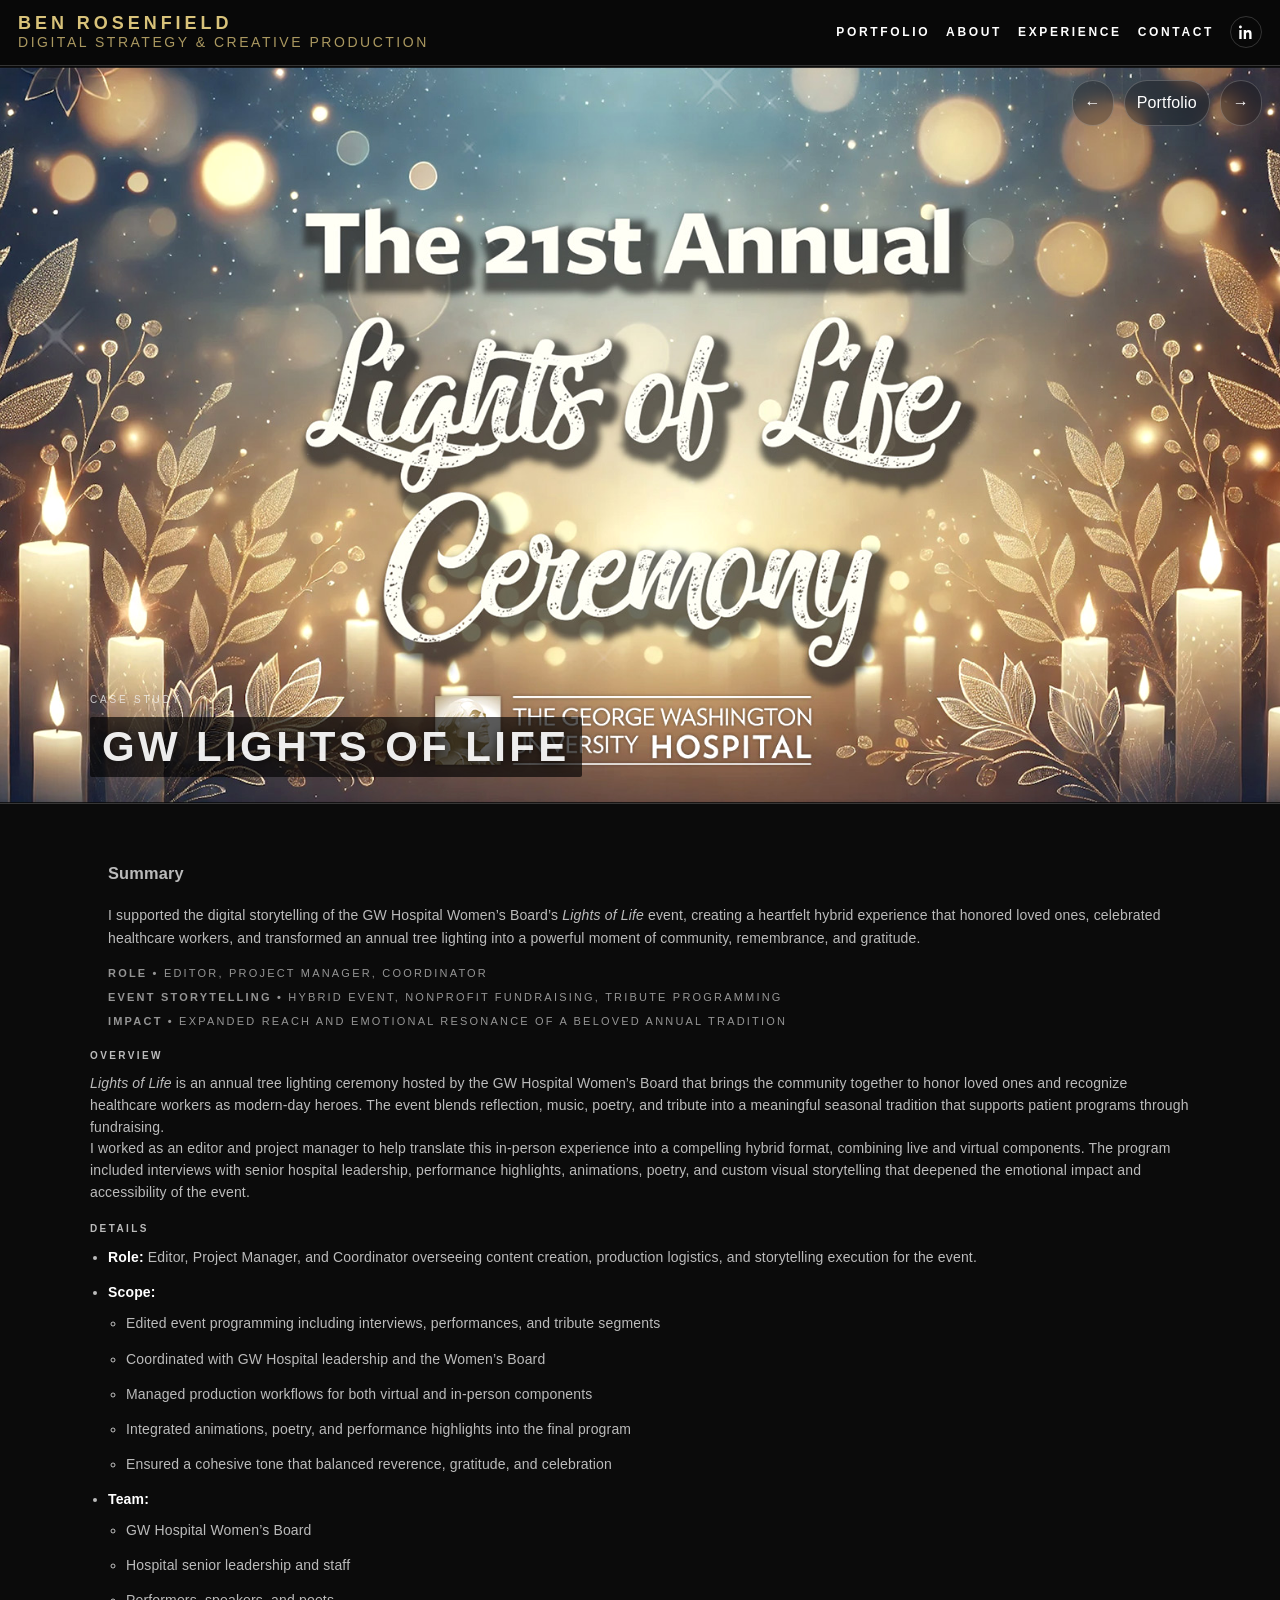
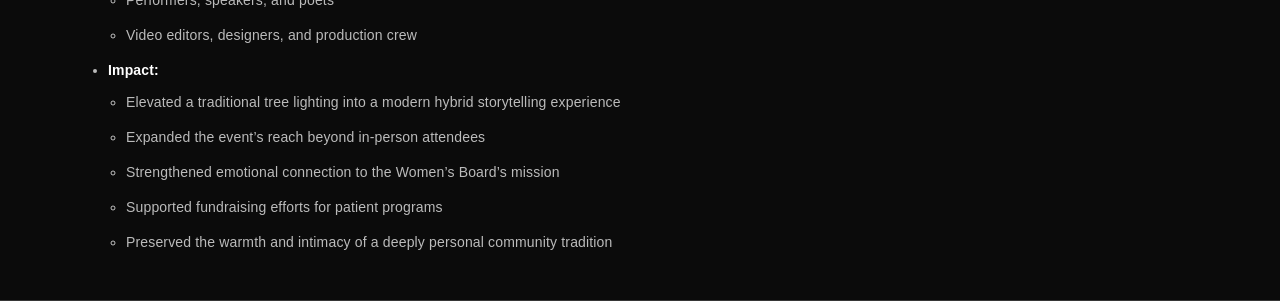
==== project-5.html @ aa564e3c "Add files via upload" ====
<!doctype html>
<html lang="en"><head>
<meta charset="utf-8"/><meta name="viewport" content="width=device-width, initial-scale=1"/><meta name="robots" content="noindex, nofollow"/>
<title>Ben Rosenfield — GW Lights of Life</title><link rel="stylesheet" href="styles.css"/></head>
<body>
<a class="skip" href="#main">Skip to content</a>

  <header class="header">
    <div class="brandwrap">
      <a href="index.html" class="brand">BEN ROSENFIELD</a>
      <div class="tagline">Digital Strategy &amp; Creative Production</div>
    </div>
    <nav class="nav" aria-label="Primary">
      <a href="index.html">Portfolio</a>
      <a href="about.html">About</a>
      <a href="experience.html">Experience</a>
      <a href="contact.html">Contact</a>
      <a href="https://www.linkedin.com/in/ben-r-7b629113b/" class="pill pill--icon" aria-label="LinkedIn"><svg aria-hidden="true" viewBox="0 0 24 24" focusable="false"><path d="M4.98 3.5C4.98 4.88 3.9 6 2.5 6S0 4.88 0 3.5 1.08 1 2.5 1s2.48 1.12 2.48 2.5zM0.5 8.5h4V24h-4V8.5zM8.5 8.5h3.8v2.1h.1c.5-1 1.9-2.1 4-2.1 4.3 0 5.1 2.8 5.1 6.5V24h-4v-7.5c0-1.8 0-4.1-2.5-4.1s-2.9 1.9-2.9 4V24h-4V8.5z"/></svg></a>
    </nav>
  </header>

<main id="main">
  
  <section class="cover-bleed">
    <div class="project-cover" aria-label="Project cover image">
      <img src="images/project-5.jpg" alt="GW Lights of Life cover" />
      <div class="cover-nav" aria-label="Project navigation">
        <a href="project-4.html" aria-label="Previous project">←</a>
        <a href="index.html" aria-label="Back to home">Portfolio</a>
        <a href="project-6.html" aria-label="Next project">→</a>
      </div>
      <div class="cover-inner">
        <div class="cover-max">
          <p class="cover-kicker">Case Study</p>
          <h1 class="cover-title"><span class="cover-title-box">GW Lights of Life</span></h1>
        </div>
      </div>
    </div>
  </section>
<section class="section" style="padding-top:22px;">
      <div class="project-meta">
        <h3>Summary</h3>
        <p>I supported the digital storytelling of the GW Hospital Women’s Board’s <em>Lights of Life</em> event, creating a heartfelt hybrid experience that honored loved ones, celebrated healthcare workers, and transformed an annual tree lighting into a powerful moment of community, remembrance, and gratitude.</p>
        <div class="meta-row meta-row--stack">
          <span><strong>Role •</strong> Editor, Project Manager, Coordinator</span>
          <span><strong>Event Storytelling •</strong> Hybrid Event, Nonprofit Fundraising, Tribute Programming</span>
          <span><strong>Impact •</strong> Expanded reach and emotional resonance of a beloved annual tradition</span>
        </div>
</div>

    <div class="project-body project-body--stack">
      <div class="panel">
        <h3>Overview</h3>
        <p><em>Lights of Life</em> is an annual tree lighting ceremony hosted by the GW Hospital Women’s Board that brings the community together to honor loved ones and recognize healthcare workers as modern-day heroes. The event blends reflection, music, poetry, and tribute into a meaningful seasonal tradition that supports patient programs through fundraising.</p>
        <p>I worked as an editor and project manager to help translate this in-person experience into a compelling hybrid format, combining live and virtual components. The program included interviews with senior hospital leadership, performance highlights, animations, poetry, and custom visual storytelling that deepened the emotional impact and accessibility of the event.</p>
      </div>
      <div class="panel">
        <h3>Details</h3>
        <ul>
          <li><strong>Role:</strong> Editor, Project Manager, and Coordinator overseeing content creation, production logistics, and storytelling execution for the event.</li>
          <li><strong>Scope:</strong>
            <ul>
              <li>Edited event programming including interviews, performances, and tribute segments</li>
              <li>Coordinated with GW Hospital leadership and the Women’s Board</li>
              <li>Managed production workflows for both virtual and in-person components</li>
              <li>Integrated animations, poetry, and performance highlights into the final program</li>
              <li>Ensured a cohesive tone that balanced reverence, gratitude, and celebration</li>
            </ul>
          </li>
          <li><strong>Team:</strong>
            <ul>
              <li>GW Hospital Women’s Board</li>
              <li>Hospital senior leadership and staff</li>
              <li>Performers, speakers, and poets</li>
              <li>Video editors, designers, and production crew</li>
            </ul>
          </li>
          <li><strong>Impact:</strong>
            <ul>
              <li>Elevated a traditional tree lighting into a modern hybrid storytelling experience</li>
              <li>Expanded the event’s reach beyond in-person attendees</li>
              <li>Strengthened emotional connection to the Women’s Board’s mission</li>
              <li>Supported fundraising efforts for patient programs</li>
              <li>Preserved the warmth and intimacy of a deeply personal community tradition</li>
            </ul>
          </li>
        </ul>
      </div>
    </div>
  </section>
</main>
</body></html>
---- styles.css ----
:root{
  --bg:#0b0b0b; --fg:#ffffff; --muted:rgba(255,255,255,.72); --hair:rgba(255,255,255,.18); --max:1100px;
}
*{box-sizing:border-box}
html{scroll-behavior:smooth}
body{
  margin:0;
  background:var(--bg);
  color:var(--fg);
  font-family:"Suisse Int'l","Helvetica Neue",Helvetica,Arial,sans-serif;
  line-height:1.5;
  font-weight:400;
  letter-spacing:.01em;
}
a{color:var(--fg);text-decoration:none}
a:hover{opacity:.9}
.skip{position:absolute;left:-999px;top:auto;width:1px;height:1px;overflow:hidden}
.skip:focus{left:16px;top:16px;width:auto;height:auto;padding:10px 12px;background:#fff;color:#000;z-index:9999}
.header{position:sticky;top:0;z-index:10;display:flex;align-items:center;justify-content:space-between;gap:18px;padding:14px 18px;border-bottom:1px solid var(--hair);background:rgba(8,8,8,.9);backdrop-filter:blur(10px)}
.brandwrap{display:flex;flex-direction:column;gap:2px}
.brand{font-weight:600;letter-spacing:.22em;text-transform:uppercase;font-size:18px;line-height:1;color:#d8c27a}
.tagline{color:rgba(216,194,122,.78);font-size:14px;letter-spacing:.18em;text-transform:uppercase;line-height:1.2}
.nav{display:flex;gap:16px;flex-wrap:wrap;align-items:center}
.nav a{font-size:12px;letter-spacing:.22em;text-transform:uppercase;color:var(--fg);font-weight:700}
.nav a:hover{color:rgba(255,255,255,.85)}
.nav a[aria-current="page"]{color:#d8c27a}
.nav .pill{border:1px solid var(--hair);padding:8px 10px;border-radius:999px}
.nav .pill--icon{display:inline-flex;align-items:center;justify-content:center;padding:8px;width:32px;height:32px}
.nav .pill--icon svg{width:14px;height:14px;fill:currentColor}
.hero{padding:34px 18px 18px;border-bottom:1px solid var(--hair)}
.hero__inner{max-width:none;margin:0}
.hero h1{margin:0;font-size:42px;letter-spacing:.02em;font-weight:600}
.hero__sub{margin:8px 0 0;color:var(--muted);font-size:13px;max-width:none;letter-spacing:.02em}
.section{padding:46px 18px;border-bottom:1px solid var(--hair)}
.section--flush{padding-top:0}
.section__head{max-width:var(--max);margin:0 auto 18px}
.section h2{margin:0;font-size:18px;font-weight:600;letter-spacing:.14em;text-transform:uppercase}
.subhead{margin:8px 0 0;color:var(--muted);max-width:80ch;letter-spacing:.02em;font-size:12px}
.bleed{width:100vw;margin-left:calc(50% - 50vw);margin-right:calc(50% - 50vw)}
.grid{display:grid;grid-template-columns:repeat(2,1fr);gap:2px;background:var(--hair)}
@media (max-width: 700px){.grid{grid-template-columns:1fr} .hero h1{font-size:44px}}}

.card{display:block;background:rgba(255,255,255,.02)}
.card__media{aspect-ratio:16/9;overflow:hidden;position:relative;background:linear-gradient(135deg,rgba(255,255,255,.06),rgba(255,255,255,.02))}
.card__media img{width:100%;height:100%;object-fit:cover;transform:scale(1.02);transition:transform .35s ease,opacity .35s ease,filter .35s ease;opacity:.92;filter:saturate(.9) contrast(1.02)}
.card:hover .card__media img{transform:scale(1.06);opacity:1;filter:saturate(1) contrast(1.06)}
.overlay{
  position:absolute;
  left:14px;
  bottom:14px;
  width:fit-content;
  max-width:calc(100% - 28px);
  font-size:12px;
  font-weight:700;
  font-family:"Space Grotesk","Suisse Int'l","Helvetica Neue",Helvetica,Arial,sans-serif;
  letter-spacing:.22em;
  text-transform:uppercase;
  color:rgba(255,255,255,.92);
  text-shadow:0 1px 10px rgba(0,0,0,.6);
  background:rgba(0,0,0,.65);
  padding:8px 10px;
  border-radius:2px;
}
.card__title{padding:14px 18px 16px;font-size:12px;letter-spacing:.14em;text-transform:uppercase;border-top:1px solid var(--hair);color:var(--muted)}
.card:hover .card__title{color:var(--fg)}
.project-hero{padding:40px 18px 18px;border-bottom:1px solid var(--hair)}
.project-hero__inner{max-width:var(--max);margin:0 auto;display:flex;justify-content:space-between;gap:18px;flex-wrap:wrap;align-items:flex-end}
.project-hero h1{margin:0;font-size:28px;font-weight:600;letter-spacing:.06em;text-transform:uppercase}
.project-nav{display:flex;gap:10px;align-items:center}
.arrow{border:1px solid var(--hair);padding:10px 12px;border-radius:999px;color:var(--fg)}
.arrow:hover{background:rgba(255,255,255,.06)}
.project-media{max-width:var(--max);margin:18px auto 0;border:1px solid var(--hair);background:rgba(255,255,255,.02);aspect-ratio:16/9;overflow:hidden}
.project-media img{width:100%;height:100%;object-fit:cover;display:block}
.project-body{max-width:var(--max);margin:18px auto 0;display:grid;grid-template-columns:1.2fr .8fr;gap:18px}
.project-body--stack{grid-template-columns:1fr}
@media (max-width: 900px){.project-body{grid-template-columns:1fr}}
.panel{border:none;background:transparent;padding:0}
.panel h3{margin:0 0 10px;font-size:10px;letter-spacing:.24em;text-transform:uppercase;color:var(--muted);font-weight:700}
.panel p{margin:0;color:var(--muted);font-size:14px;line-height:1.55}
.panel ul{margin:10px 0 0;padding-left:18px;color:var(--muted);font-size:14px;line-height:1.65}
.panel ul > li{margin-top:12px}
.panel ul > li:first-child{margin-top:0}
.panel ul ul{margin-top:8px}
.panel strong{color:var(--fg)}
.about-wrap{max-width:var(--max);margin:0 auto;display:grid;grid-template-columns:.9fr 1.1fr;gap:18px;align-items:start}
.about-top .block h3:not(:first-child){margin-top:28px}
@media (max-width: 900px){.about-wrap{grid-template-columns:1fr}}
.photo{border:1px solid var(--hair);background:rgba(255,255,255,.02);overflow:hidden}
.photo img{width:100%;height:auto;display:block}
.block{border:none;background:transparent;padding:0}
.block h3{margin:0 0 10px;font-size:10px;letter-spacing:.24em;text-transform:uppercase;color:var(--muted);font-weight:700}
.block p{margin:0;color:var(--muted);font-size:14px;line-height:1.65}
.block ul{margin:10px 0 0;color:var(--muted);font-size:14px;line-height:1.65}
.linkedin-link{display:inline-flex;align-items:center;gap:8px;color:var(--fg);letter-spacing:.16em;text-transform:uppercase;font-size:10px}
.linkedin-link svg{width:18px;height:18px;fill:currentColor}
.logo-grid{display:grid;grid-template-columns:repeat(4,1fr);gap:10px}
@media (max-width: 900px){.logo-grid{grid-template-columns:repeat(3,1fr)}}
@media (max-width: 600px){.logo-grid{grid-template-columns:repeat(2,1fr)}}
.logo{border:1px solid var(--hair);background:rgba(255,255,255,.02);aspect-ratio:16/9;display:grid;place-items:center;overflow:hidden}
.logo img{max-width:80%;max-height:70%;opacity:.9;filter:grayscale(10%) contrast(1.05)}
.form{max-width:var(--max);margin:0 auto;border:none;padding:0;background:transparent}
.field{display:grid;gap:6px;margin-bottom:12px}
label{color:var(--muted);font-size:10px;letter-spacing:.22em;text-transform:uppercase}
input,textarea{width:100%;background:rgba(255,255,255,.02);border:1px solid var(--hair);color:var(--fg);padding:12px 12px;font-size:14px;outline:none}
input:focus,textarea:focus{border-color:rgba(242,242,242,.35)}
textarea{min-height:140px;resize:vertical}
.actions{display:flex;gap:12px;flex-wrap:wrap;align-items:center}
button{background:rgba(255,255,255,.10);border:1px solid rgba(255,255,255,.22);color:var(--fg);padding:12px 14px;letter-spacing:.20em;text-transform:uppercase;font-size:10px;cursor:pointer}
button:hover{background:rgba(255,255,255,.14)}
.footer{padding:18px;display:flex;justify-content:space-between;gap:18px;flex-wrap:wrap;color:var(--muted)}
.footer a{color:var(--muted)}

.content{max-width:var(--max);margin:0 auto;display:grid;gap:18px}
.content--two{grid-template-columns:1fr 1fr}
@media (max-width: 900px){.content--two{grid-template-columns:1fr}}
.rule{border-top:1px solid var(--hair); margin:0}


/* GoodFight-style project cover */
.cover-bleed{width:100vw;margin-left:calc(50% - 50vw);margin-right:calc(50% - 50vw)}
.project-cover{
  position:relative;
  height:min(82vh, 820px);
  border-bottom:1px solid var(--hair);
  overflow:hidden;
  background: #0a0a0a;
}
.project-cover img{
  position:absolute; inset:0;
  width:100%; height:100%;
  object-fit:contain;
  transform:scale(1.02);
  filter:saturate(.95) contrast(1.05);
}
.project-cover::after{
  content:"";
  position:absolute; inset:0;
  background:none;
}
.cover-inner{
  position:relative;
  height:100%;
  display:flex;
  flex-direction:column;
  justify-content:flex-end;
  padding:22px 18px 26px;
}
.cover-max{max-width:var(--max); margin:0 auto; width:100%}
.cover-kicker{
  color:rgba(242,242,242,.78);
  font-size:10px;
  letter-spacing:.28em;
  text-transform:uppercase;
  margin:0 0 10px;
}
.cover-title{
  margin:0;
  font-size:42px;
  font-weight:600;
  letter-spacing:.08em;
  line-height:1.05;
  text-transform:uppercase;
}
.cover-title-box{
  display:inline-block;
  background:rgba(0,0,0,.65);
  color:rgba(255,255,255,.92);
  padding:8px 12px;
  border-radius:2px;
  text-shadow:0 1px 10px rgba(0,0,0,.6);
}
@media (max-width: 700px){ .cover-title{font-size:32px} }

.cover-nav{
  position:absolute;
  top:14px;
  right:18px;
  display:flex;
  gap:10px;
  z-index:2;
}
.cover-nav a{
  border:1px solid rgba(242,242,242,.22);
  background:rgba(0,0,0,.25);
  padding:10px 12px;
  border-radius:999px;
  color:var(--fg);
  backdrop-filter: blur(8px);
}
.cover-nav a:hover{background:rgba(0,0,0,.40)}

/* Make project section feel like a quiet caption area */
.project-meta{
  max-width:var(--max);
  margin:0 auto;
  padding:18px 18px 0;
  color:var(--muted);
  font-size:14px;
  line-height:1.65;
}
.project-meta .meta-row{
  display:flex;
  gap:10px;
  flex-wrap:wrap;
  font-size:11px;
  letter-spacing:.20em;
  text-transform:uppercase;
  color:rgba(242,242,242,.60);
  margin-top:10px;
}
.project-meta .meta-row--stack{
  flex-direction:column;
  align-items:flex-start;
  gap:6px;
}

/* Tighter hero variant (used on About) */
.hero--tight{padding:34px 18px 18px;border-bottom:1px solid var(--hair)}
.hero--tight .hero__inner{max-width:none;margin:0}
.hero--tight h1{font-size:40px}
.hero--tight .hero__sub{font-size:13px;max-width:none}
@media (max-width: 700px){ .hero--tight h1{font-size:32px} }

/* Global tighter hero */
@media (max-width: 700px){ .hero h1{font-size:32px} }

/* About page layout */
.about-top{max-width:var(--max);margin:0 auto;display:grid;grid-template-columns:.9fr 1.1fr;gap:18px;align-items:start}
.about-bottom{max-width:var(--max);margin:18px auto 0;display:grid;grid-template-columns:1fr 1fr;gap:18px;align-items:start}
@media (max-width: 900px){
  .about-top{grid-template-columns:1fr}
  .about-bottom{grid-template-columns:1fr}
}

/* Responsive video embed */
.embed{
  max-width:var(--max);
  margin:18px auto 0;
}
.embed__frame{
  border:1px solid var(--hair);
  background:rgba(255,255,255,.02);
  aspect-ratio:16 / 9;
  overflow:hidden;
}
.playlist-player{display:grid;gap:14px}
.playlist-strip{
  display:flex;
  gap:8px;
  overflow-x:auto;
  padding:10px 18px 14px;
  scroll-snap-type:x mandatory;
}
.playlist-tile{
  scroll-snap-align:start;
  flex:0 0 260px;
  border:1px solid rgba(255,255,255,.08);
  background:rgba(255,255,255,.015);
  padding:10px;
  display:grid;
  gap:8px;
  text-align:left;
  color:var(--fg);
  cursor:pointer;
}
.playlist-tile img{
  width:100%;
  height:auto;
  display:block;
  border-radius:2px;
}
.playlist-tile span{
  font-size:13px;
  letter-spacing:.10em;
  text-transform:uppercase;
  font-weight:700;
}
.playlist-tile.is-active{
  border-color:rgba(255,255,255,.22);
  background:rgba(255,255,255,.04);
}
.embed__frame iframe{
  width:100%;
  height:100%;
  border:0;
  display:block;
}
.embed__note{
  margin:10px 0 0;
  color:var(--muted);
  font-size:13px;
}
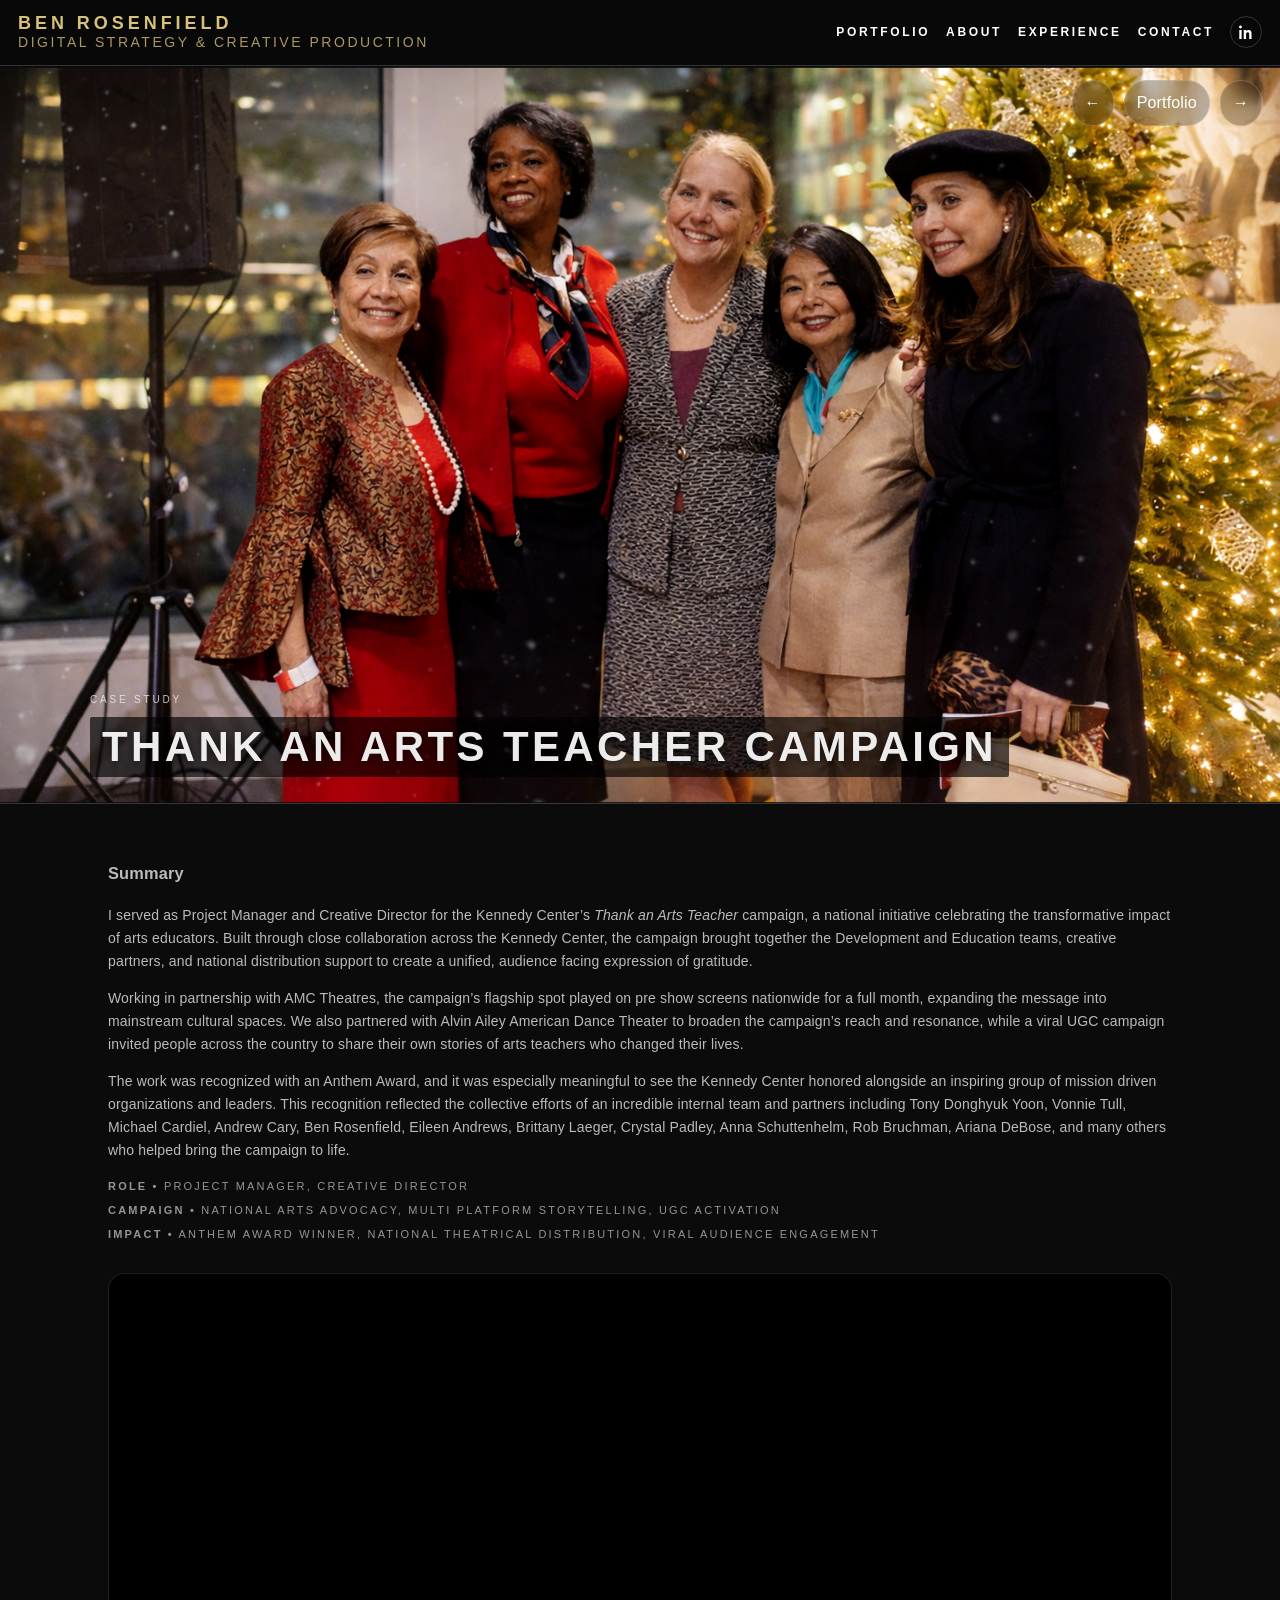
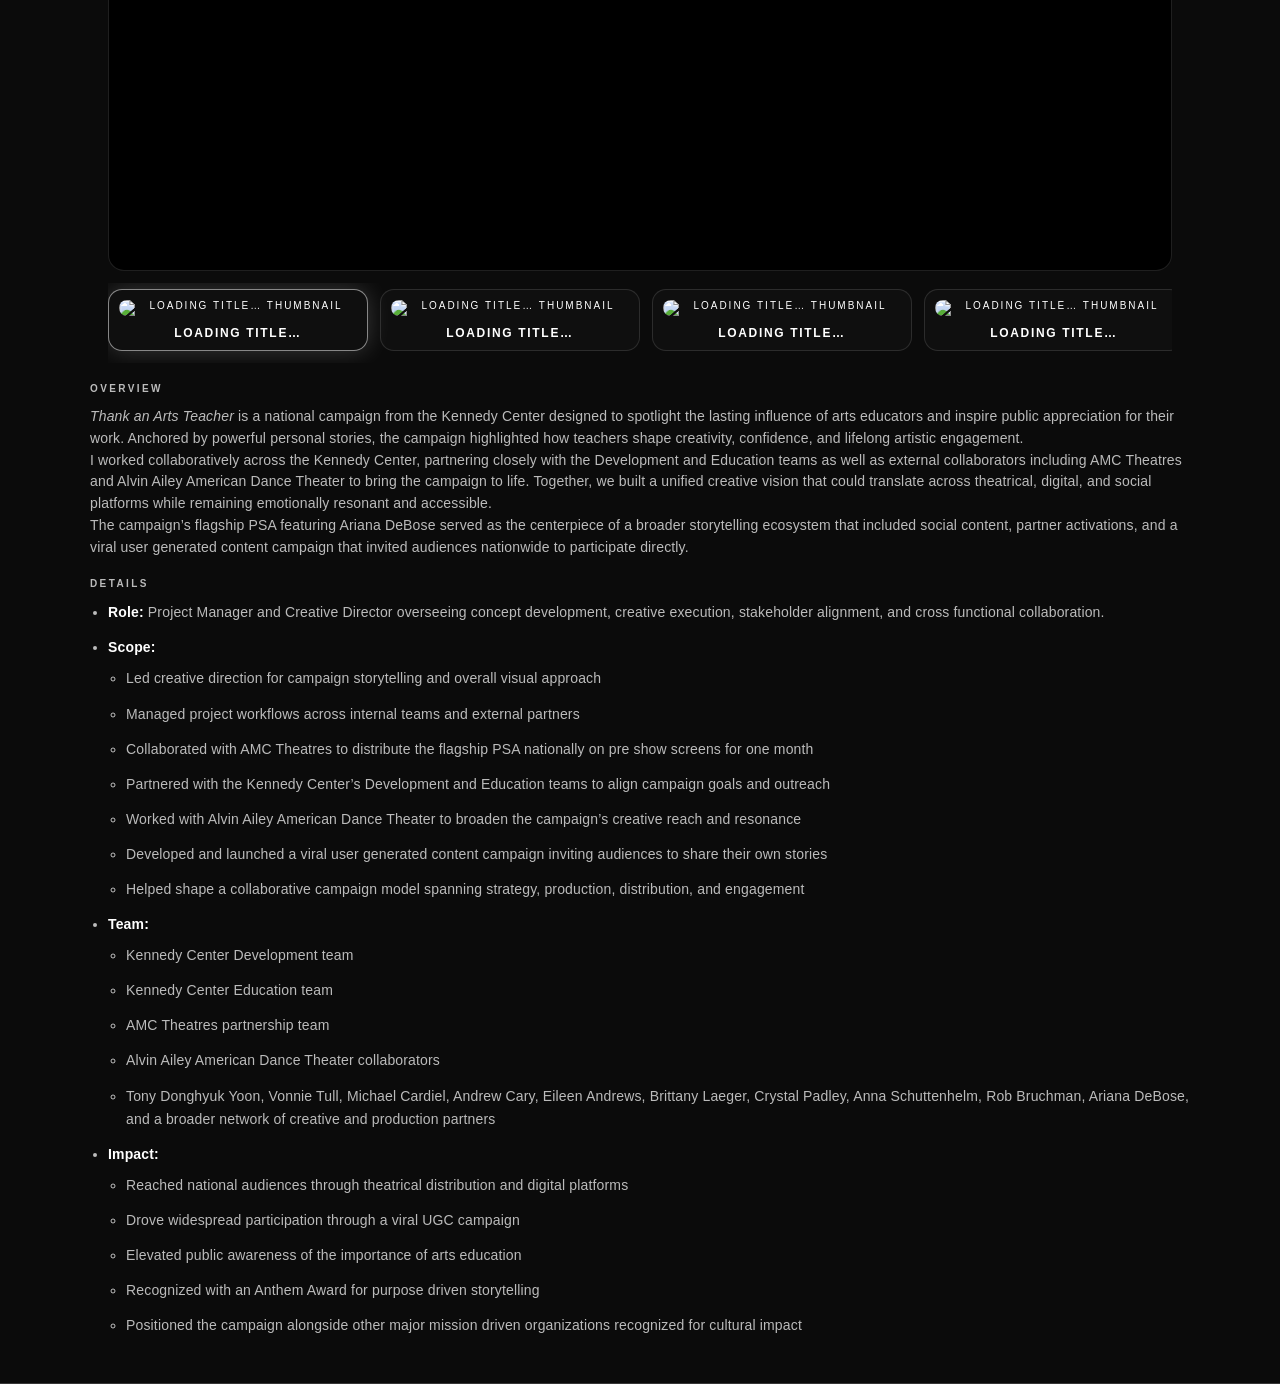
==== commit 84603f66: "Add files via upload" ====
--- a/project-5.html
+++ b/project-5.html
@@ -1,7 +1,7 @@
 <!doctype html>
 <html lang="en"><head>
 <meta charset="utf-8"/><meta name="viewport" content="width=device-width, initial-scale=1"/><meta name="robots" content="noindex, nofollow"/>
-<title>Ben Rosenfield — GW Lights of Life</title><link rel="stylesheet" href="styles.css"/></head>
+<title>Ben Rosenfield — Thank an Arts Teacher Campaign</title><link rel="stylesheet" href="styles.css"/></head>
 <body>
 <a class="skip" href="#main">Skip to content</a>
 
@@ -15,15 +15,15 @@
       <a href="about.html">About</a>
       <a href="experience.html">Experience</a>
       <a href="contact.html">Contact</a>
-      <a href="https://www.linkedin.com/in/ben-r-7b629113b/" class="pill pill--icon" aria-label="LinkedIn"><svg aria-hidden="true" viewBox="0 0 24 24" focusable="false"><path d="M4.98 3.5C4.98 4.88 3.9 6 2.5 6S0 4.88 0 3.5 1.08 1 2.5 1s2.48 1.12 2.48 2.5zM0.5 8.5h4V24h-4V8.5zM8.5 8.5h3.8v2.1h.1c.5-1 1.9-2.1 4-2.1 4.3 0 5.1 2.8 5.1 6.5V24h-4v-7.5c0-1.8 0-4.1-2.5-4.1s-2.9 1.9-2.9 4V24h-4V8.5z"/></svg></a>
+      <a href="https://www.linkedin.com/in/brosenfield/" class="pill pill--icon" aria-label="LinkedIn"><svg aria-hidden="true" viewBox="0 0 24 24" focusable="false"><path d="M4.98 3.5C4.98 4.88 3.9 6 2.5 6S0 4.88 0 3.5 1.08 1 2.5 1s2.48 1.12 2.48 2.5zM0.5 8.5h4V24h-4V8.5zM8.5 8.5h3.8v2.1h.1c.5-1 1.9-2.1 4-2.1 4.3 0 5.1 2.8 5.1 6.5V24h-4v-7.5c0-1.8 0-4.1-2.5-4.1s-2.9 1.9-2.9 4V24h-4V8.5z"/></svg></a>
     </nav>
   </header>
 
 <main id="main">
-  
+
   <section class="cover-bleed">
     <div class="project-cover" aria-label="Project cover image">
-      <img src="images/project-5.jpg" alt="GW Lights of Life cover" />
+      <img src="images/project-5.jpg" alt="Thank an Arts Teacher campaign cover" />
       <div class="cover-nav" aria-label="Project navigation">
         <a href="project-4.html" aria-label="Previous project">←</a>
         <a href="index.html" aria-label="Back to home">Portfolio</a>
@@ -32,7 +32,7 @@
       <div class="cover-inner">
         <div class="cover-max">
           <p class="cover-kicker">Case Study</p>
-          <h1 class="cover-title"><span class="cover-title-box">GW Lights of Life</span></h1>
+          <h1 class="cover-title"><span class="cover-title-box">Thank an Arts Teacher Campaign</span></h1>
         </div>
       </div>
     </div>
@@ -40,48 +40,231 @@
 <section class="section" style="padding-top:22px;">
       <div class="project-meta">
         <h3>Summary</h3>
-        <p>I supported the digital storytelling of the GW Hospital Women’s Board’s <em>Lights of Life</em> event, creating a heartfelt hybrid experience that honored loved ones, celebrated healthcare workers, and transformed an annual tree lighting into a powerful moment of community, remembrance, and gratitude.</p>
+        <p>I served as Project Manager and Creative Director for the Kennedy Center’s <em>Thank an Arts Teacher</em> campaign, a national initiative celebrating the transformative impact of arts educators. Built through close collaboration across the Kennedy Center, the campaign brought together the Development and Education teams, creative partners, and national distribution support to create a unified, audience facing expression of gratitude.</p>
+        <p>Working in partnership with AMC Theatres, the campaign’s flagship spot played on pre show screens nationwide for a full month, expanding the message into mainstream cultural spaces. We also partnered with Alvin Ailey American Dance Theater to broaden the campaign’s reach and resonance, while a viral UGC campaign invited people across the country to share their own stories of arts teachers who changed their lives.</p>
+        <p>The work was recognized with an Anthem Award, and it was especially meaningful to see the Kennedy Center honored alongside an inspiring group of mission driven organizations and leaders. This recognition reflected the collective efforts of an incredible internal team and partners including Tony Donghyuk Yoon, Vonnie Tull, Michael Cardiel, Andrew Cary, Ben Rosenfield, Eileen Andrews, Brittany Laeger, Crystal Padley, Anna Schuttenhelm, Rob Bruchman, Ariana DeBose, and many others who helped bring the campaign to life.</p>
         <div class="meta-row meta-row--stack">
-          <span><strong>Role •</strong> Editor, Project Manager, Coordinator</span>
-          <span><strong>Event Storytelling •</strong> Hybrid Event, Nonprofit Fundraising, Tribute Programming</span>
-          <span><strong>Impact •</strong> Expanded reach and emotional resonance of a beloved annual tradition</span>
-        </div>
+          <span><strong>Role •</strong> Project Manager, Creative Director</span>
+          <span><strong>Campaign •</strong> National Arts Advocacy, Multi Platform Storytelling, UGC Activation</span>
+          <span><strong>Impact •</strong> Anthem Award winner, national theatrical distribution, viral audience engagement</span>
+        </div>
+
+      <section class="yt-rail" aria-label="YouTube playlist rail">
+        <div class="yt-player-wrap">
+          <iframe
+            id="yt-main-player"
+            title="YouTube video player"
+            class="yt-player"
+            src="https://www.youtube.com/embed/seCKohvNzJw"
+            allow="accelerometer; autoplay; clipboard-write; encrypted-media; gyroscope; picture-in-picture; web-share"
+            referrerpolicy="strict-origin-when-cross-origin"
+            allowfullscreen
+          ></iframe>
+        </div>
+
+        <div class="yt-rail-strip" role="list" aria-label="Playlist videos">
+        </div>
+      </section>
+
+      <style>
+        .yt-rail {
+          background: #0b0b0b;
+          color: #ffffff;
+          padding: 12px 0 0;
+          display: grid;
+          gap: 12px;
+          margin-top: 18px;
+        }
+        .yt-player-wrap {
+          position: relative;
+          width: 100%;
+          aspect-ratio: 16 / 9;
+          border-radius: 16px;
+          overflow: hidden;
+          border: 1px solid rgba(255, 255, 255, 0.12);
+          background: #000;
+        }
+        .yt-player {
+          width: 100%;
+          height: 100%;
+          border: 0;
+          display: block;
+        }
+        .yt-rail-strip {
+          display: flex;
+          gap: 12px;
+          overflow-x: auto;
+          padding: 6px 10px 12px;
+          scroll-snap-type: x mandatory;
+        }
+        .yt-rail-strip::-webkit-scrollbar { display: none; }
+        .yt-rail-strip { scrollbar-width: none; }
+        .yt-card {
+          flex: 0 0 260px;
+          scroll-snap-align: start;
+          border: 1px solid rgba(255, 255, 255, 0.12);
+          border-radius: 14px;
+          overflow: hidden;
+          background: rgba(255, 255, 255, 0.02);
+          display: grid;
+          gap: 10px;
+          padding: 10px;
+          cursor: pointer;
+          transition: transform .25s ease, border-color .25s ease, box-shadow .25s ease, background .25s ease;
+        }
+        .yt-card:hover {
+          transform: translateY(-2px);
+          border-color: rgba(255, 255, 255, 0.28);
+          background: rgba(255, 255, 255, 0.04);
+        }
+        .yt-card img {
+          width: 100%;
+          height: auto;
+          border-radius: 10px;
+          display: block;
+        }
+        .yt-card-title {
+          font-size: 12px;
+          letter-spacing: .14em;
+          text-transform: uppercase;
+          font-weight: 700;
+        }
+        .yt-card.is-active {
+          border-color: rgba(255, 255, 255, 0.5);
+          box-shadow: 0 0 24px rgba(255, 255, 255, 0.18);
+        }
+        .yt-card:focus-visible {
+          outline: 2px solid #fff;
+          outline-offset: 3px;
+        }
+        @media (max-width: 700px) {
+          .yt-card { flex-basis: 200px; }
+          .yt-card-title { font-size: 11px; }
+        }
+      </style>
+
+      <script>
+        (function () {
+          var items = [
+            { id: "seCKohvNzJw", title: "Loading title…" },
+            { id: "zlVjdzvX39U", title: "Loading title…" },
+            { id: "BZ4JoNWboVI", title: "Loading title…" },
+            { id: "hIJuQpuKBdY", title: "Loading title…" }
+          ];
+
+          var strip = document.querySelector(".yt-rail-strip");
+          var player = document.getElementById("yt-main-player");
+          if (!strip || !player) return;
+
+          function setActive(button) {
+            var buttons = strip.querySelectorAll(".yt-card");
+            buttons.forEach(function (btn) { btn.classList.remove("is-active"); });
+            button.classList.add("is-active");
+          }
+
+          items.forEach(function (item, index) {
+            var btn = document.createElement("button");
+            btn.type = "button";
+            btn.className = "yt-card" + (index === 0 ? " is-active" : "");
+            btn.setAttribute("aria-label", "Play " + item.title);
+            btn.setAttribute("data-video-id", item.id);
+
+            var img = document.createElement("img");
+            img.src = "https://img.youtube.com/vi/" + item.id + "/hqdefault.jpg";
+            img.alt = item.title + " thumbnail";
+
+            var title = document.createElement("div");
+            title.className = "yt-card-title";
+            title.textContent = item.title;
+
+            btn.appendChild(img);
+            btn.appendChild(title);
+
+            btn.addEventListener("click", function () {
+              player.src = "https://www.youtube.com/embed/" + item.id;
+              setActive(btn);
+            });
+
+            btn.addEventListener("keydown", function (e) {
+              if (e.key === "Enter" || e.key === " ") {
+                e.preventDefault();
+                btn.click();
+              }
+            });
+
+            strip.appendChild(btn);
+          });
+
+          var titlePromises = items.map(function (item) {
+            var url =
+              "https://www.youtube.com/oembed?url=" +
+              encodeURIComponent("https://www.youtube.com/watch?v=" + item.id) +
+              "&format=json";
+            return fetch(url)
+              .then(function (res) {
+                if (!res.ok) throw new Error("oEmbed failed");
+                return res.json();
+              })
+              .then(function (data) {
+                var titleText = data && data.title ? data.title : item.id;
+                var button = strip.querySelector(
+                  '.yt-card[data-video-id="' + item.id + '"]'
+                );
+                if (!button) return;
+                var titleEl = button.querySelector(".yt-card-title");
+                var imgEl = button.querySelector("img");
+                if (titleEl) titleEl.textContent = titleText;
+                if (imgEl) imgEl.alt = titleText + " thumbnail";
+                button.setAttribute("aria-label", "Play " + titleText);
+              })
+              .catch(function () {
+                return null;
+              });
+          });
+
+          Promise.all(titlePromises);
+        })();
+      </script>
 </div>
 
     <div class="project-body project-body--stack">
       <div class="panel">
         <h3>Overview</h3>
-        <p><em>Lights of Life</em> is an annual tree lighting ceremony hosted by the GW Hospital Women’s Board that brings the community together to honor loved ones and recognize healthcare workers as modern-day heroes. The event blends reflection, music, poetry, and tribute into a meaningful seasonal tradition that supports patient programs through fundraising.</p>
-        <p>I worked as an editor and project manager to help translate this in-person experience into a compelling hybrid format, combining live and virtual components. The program included interviews with senior hospital leadership, performance highlights, animations, poetry, and custom visual storytelling that deepened the emotional impact and accessibility of the event.</p>
+        <p><em>Thank an Arts Teacher</em> is a national campaign from the Kennedy Center designed to spotlight the lasting influence of arts educators and inspire public appreciation for their work. Anchored by powerful personal stories, the campaign highlighted how teachers shape creativity, confidence, and lifelong artistic engagement.</p>
+        <p>I worked collaboratively across the Kennedy Center, partnering closely with the Development and Education teams as well as external collaborators including AMC Theatres and Alvin Ailey American Dance Theater to bring the campaign to life. Together, we built a unified creative vision that could translate across theatrical, digital, and social platforms while remaining emotionally resonant and accessible.</p>
+        <p>The campaign’s flagship PSA featuring Ariana DeBose served as the centerpiece of a broader storytelling ecosystem that included social content, partner activations, and a viral user generated content campaign that invited audiences nationwide to participate directly.</p>
       </div>
       <div class="panel">
         <h3>Details</h3>
         <ul>
-          <li><strong>Role:</strong> Editor, Project Manager, and Coordinator overseeing content creation, production logistics, and storytelling execution for the event.</li>
+          <li><strong>Role:</strong> Project Manager and Creative Director overseeing concept development, creative execution, stakeholder alignment, and cross functional collaboration.</li>
           <li><strong>Scope:</strong>
             <ul>
-              <li>Edited event programming including interviews, performances, and tribute segments</li>
-              <li>Coordinated with GW Hospital leadership and the Women’s Board</li>
-              <li>Managed production workflows for both virtual and in-person components</li>
-              <li>Integrated animations, poetry, and performance highlights into the final program</li>
-              <li>Ensured a cohesive tone that balanced reverence, gratitude, and celebration</li>
+              <li>Led creative direction for campaign storytelling and overall visual approach</li>
+              <li>Managed project workflows across internal teams and external partners</li>
+              <li>Collaborated with AMC Theatres to distribute the flagship PSA nationally on pre show screens for one month</li>
+              <li>Partnered with the Kennedy Center’s Development and Education teams to align campaign goals and outreach</li>
+              <li>Worked with Alvin Ailey American Dance Theater to broaden the campaign’s creative reach and resonance</li>
+              <li>Developed and launched a viral user generated content campaign inviting audiences to share their own stories</li>
+              <li>Helped shape a collaborative campaign model spanning strategy, production, distribution, and engagement</li>
             </ul>
           </li>
           <li><strong>Team:</strong>
             <ul>
-              <li>GW Hospital Women’s Board</li>
-              <li>Hospital senior leadership and staff</li>
-              <li>Performers, speakers, and poets</li>
-              <li>Video editors, designers, and production crew</li>
+              <li>Kennedy Center Development team</li>
+              <li>Kennedy Center Education team</li>
+              <li>AMC Theatres partnership team</li>
+              <li>Alvin Ailey American Dance Theater collaborators</li>
+              <li>Tony Donghyuk Yoon, Vonnie Tull, Michael Cardiel, Andrew Cary, Eileen Andrews, Brittany Laeger, Crystal Padley, Anna Schuttenhelm, Rob Bruchman, Ariana DeBose, and a broader network of creative and production partners</li>
             </ul>
           </li>
           <li><strong>Impact:</strong>
             <ul>
-              <li>Elevated a traditional tree lighting into a modern hybrid storytelling experience</li>
-              <li>Expanded the event’s reach beyond in-person attendees</li>
-              <li>Strengthened emotional connection to the Women’s Board’s mission</li>
-              <li>Supported fundraising efforts for patient programs</li>
-              <li>Preserved the warmth and intimacy of a deeply personal community tradition</li>
+              <li>Reached national audiences through theatrical distribution and digital platforms</li>
+              <li>Drove widespread participation through a viral UGC campaign</li>
+              <li>Elevated public awareness of the importance of arts education</li>
+              <li>Recognized with an Anthem Award for purpose driven storytelling</li>
+              <li>Positioned the campaign alongside other major mission driven organizations recognized for cultural impact</li>
             </ul>
           </li>
         </ul>
